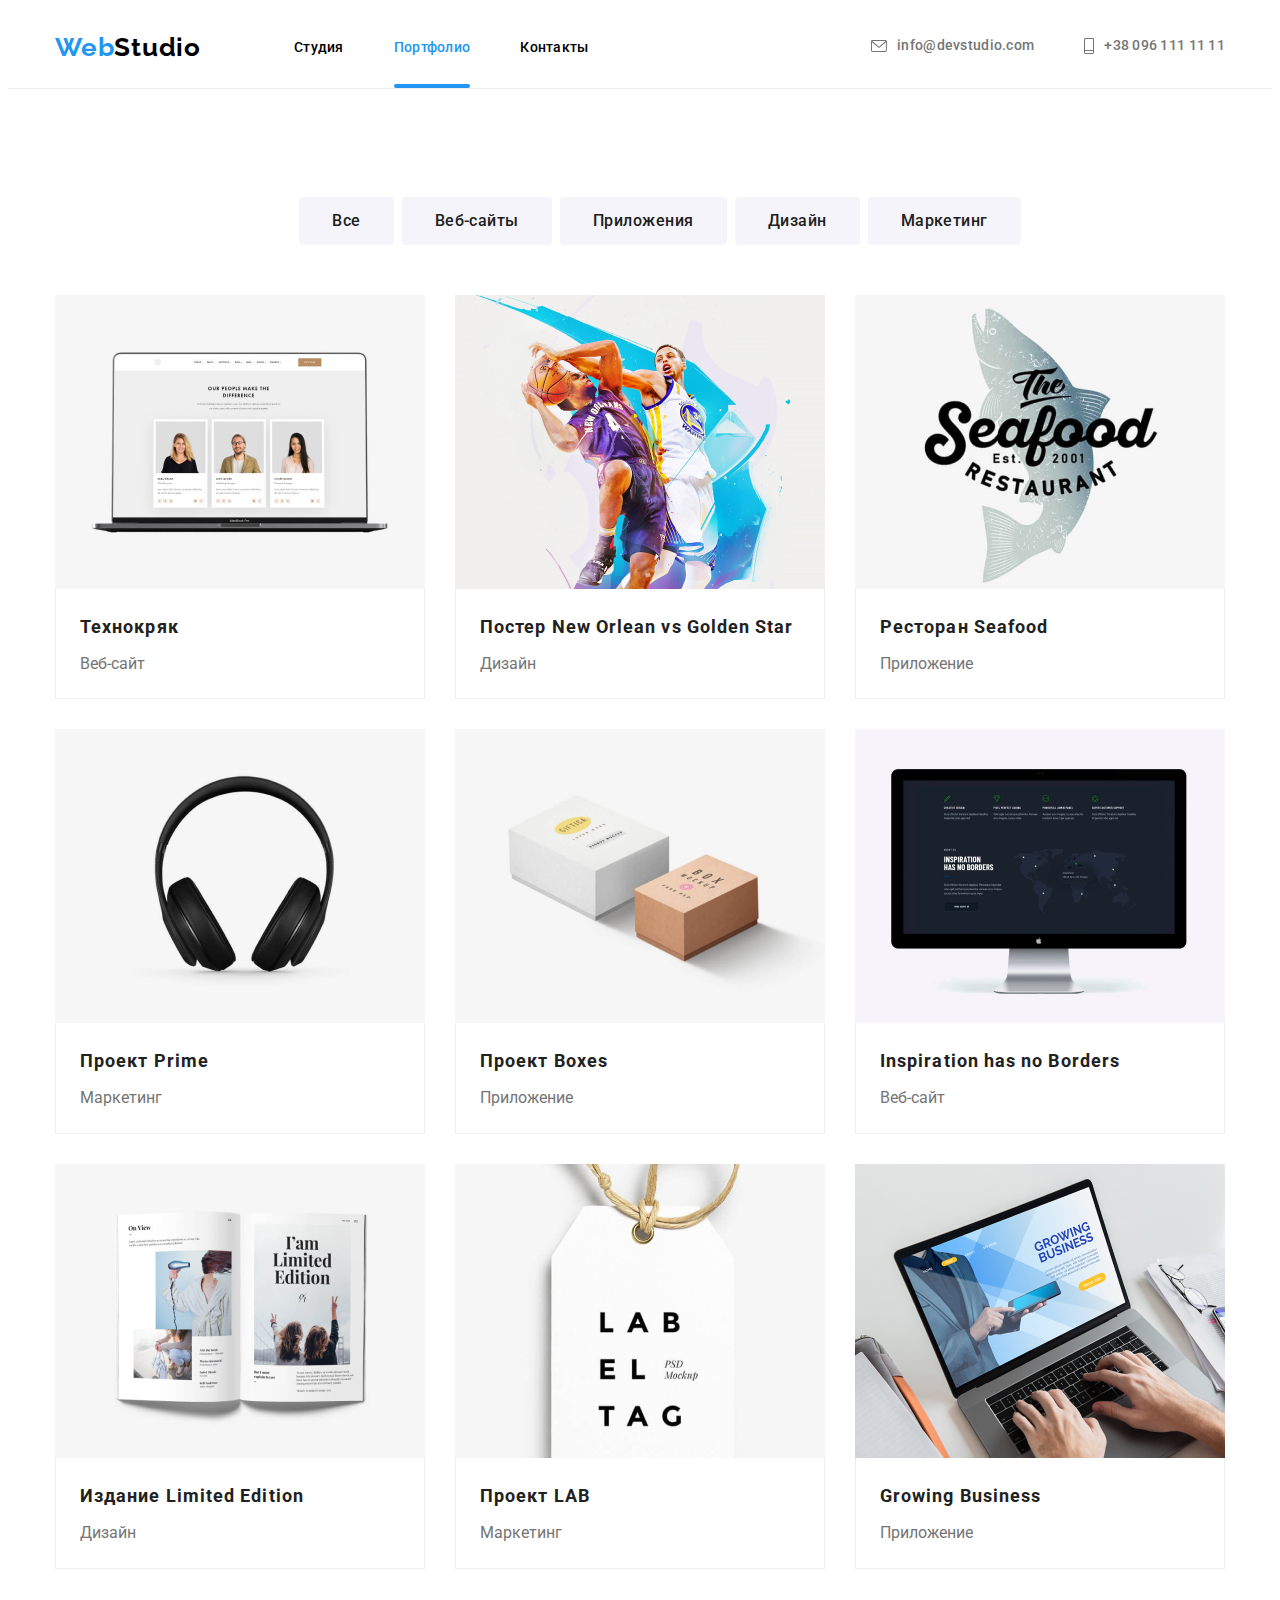
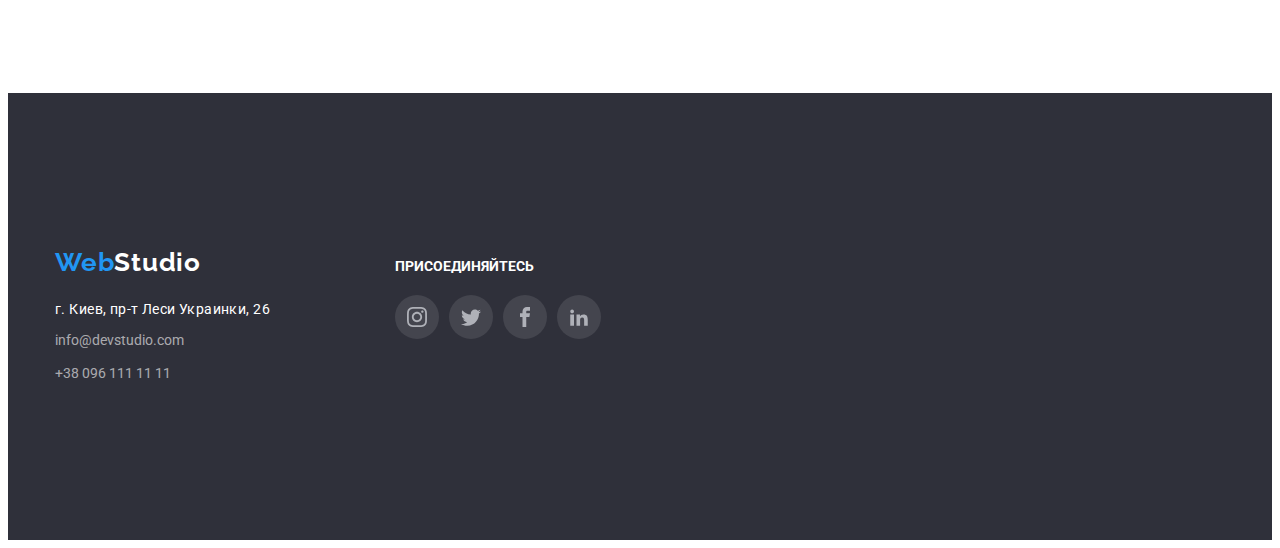
==== portfolio.html @ ccfc5a02 "дз №6" ====
<!DOCTYPE html>
<html lang="ru">
  <head>
    <meta charset="UTF-8" />
    <meta name="viewport" content="width=device-width, initial-scale=1.0" />
    <title>Document</title>
    <link
      href="https://fonts.googleapis.com/css2?family=Raleway:wght@700&family=Roboto:wght@400;500;700;900&display=swap"
      rel="stylesheet"
    />
    <link rel="stylesheet" href="css/styles.css" />
  </head>

  <body>
    <!--Шапка сайта-->
    <header class="page-header">
      <div class="container flexbox">
        <nav class="main-nav">
          <a href="./index.html" class="logo"
            ><span class="logo-header">Web</span>Studio</a
          >

          <ul class="site-nav list">
            <li class="item">
              <a href="./index.html" class="link">Студия</a>
            </li>
            <li class="item">
              <a href="./portfolio.html" class="link current">Портфолио</a>
            </li>
            <li class="item"><a href="" class="link">Контакты</a></li>
          </ul>
        </nav>

        <ul class="site-info list">
          <li class="item">
            <a href="mailto:info@devstudio.com" class="link post">
              <svg class="icon-e-mail">
                <use href="./css/svg-icons/symbol-defs.svg#icon-post"></use>
              </svg>
              info@devstudio.com
            </a>
          </li>
          <li class="item">
            <a href="tel:+38-096-111-11-11" class="link telephon">
              <svg class="tel-number">
                <use href="./css/svg-icons/symbol-defs.svg#icon-telefon"></use>
              </svg>
              +38 096 111 11 11
            </a>
          </li>
        </ul>
      </div>
    </header>

    <!--Портфолио-->
    <section class="section">
      <div class="container">
        <h1 class="section-title hidden">Фильтр портфолио</h1>

        <!-- Кнопки -->

        <ul class="section buttoms">
          <h2 class="section-title hidden">Виды работ</h2>
          <ul class="list portfolio-nav">
            <li class="item">
              <button type="button" class="button link">Все</button>
            </li>
            <li class="item">
              <button type="button" class="button link">Веб-сайты</button>
            </li>
            <li class="item">
              <button type="button" class="button link">Приложения</button>
            </li>
            <li class="item">
              <button type="button" class="button link">Дизайн</button>
            </li>
            <li class="item">
              <button type="button" class="button link">Маркетинг</button>
            </li>
          </ul>
        </ul>

        <!-- Portfolio -->
        <h2 class="section-title hidden">Портфолио</h2>

        <ul class="list flexbox portfol">
          <li class="item">
            <article class="portfolio-description">
              <a class="link text portfolio-hover" href="">
                <div class="product-thumb">
                  <img
                    src="./images/technocrack.jpg"
                    alt="Изображение сайта"
                    width="370"
                  />
                  <div class="description">
                    <p class="overlay-text">
                      Технокряк это современная площадка распространения
                      коронавируса. Компании используют эту платформу для
                      цифрового шпионажа и атак на защищённые сервера
                      конкурентов.
                    </p>
                  </div>
                </div>

                <div class="card-content">
                  <h3 class="section-links">Технокряк</h3>
                  <p class="text">Веб-сайт</p>
                </div>
              </a>
            </article>
          </li>

          <li class="item">
            <article class="portfolio-description">
              <a class="link text portfolio-hover" href="">
                <div class="product-thumb">
                  <img
                    src="./images/PosterNewOrlean.jpg"
                    alt="Игроки в баскетбол"
                    width="370"
                  />
                  <div class="description">
                    <p class="overlay-text">
                      Технокряк это современная площадка распространения
                      коронавируса. Компании используют эту платформу для
                      цифрового шпионажа и атак на защищённые сервера
                      конкурентов.
                    </p>
                  </div>
                </div>
                <div class="card-content">
                  <h3 class="section-links">
                    Постер New Orlean vs Golden Star
                  </h3>
                  <p class="text">Дизайн</p>
                </div>
              </a>
            </article>
          </li>

          <li class="item">
            <article class="portfolio-description">
              <a class="link text portfolio-hover" href="">
                <div class="product-thumb">
                  <img
                    src="./images/RestoranSeaFood.jpg"
                    alt="Логотип ресторана"
                    width="370"
                  />
                  <div class="description">
                    <p class="overlay-text">
                      Технокряк это современная площадка распространения
                      коронавируса. Компании используют эту платформу для
                      цифрового шпионажа и атак на защищённые сервера
                      конкурентов.
                    </p>
                  </div>
                </div>
                <div class="card-content">
                  <h3 class="section-links">Ресторан Seafood</h3>
                  <p class="text">Приложение</p>
                </div>
              </a>
            </article>
          </li>

          <li class="item">
            <article class="portfolio-description">
              <a class="link text portfolio-hover" href="">
                <div class="product-thumb">
                  <img
                    src="./images/ProjectPrime.jpg"
                    alt="Наушники"
                    width="370"
                  />
                  <div class="description">
                    <p class="overlay-text">
                      Технокряк это современная площадка распространения
                      коронавируса. Компании используют эту платформу для
                      цифрового шпионажа и атак на защищённые сервера
                      конкурентов.
                    </p>
                  </div>
                </div>
                <div class="card-content">
                  <h3 class="section-links">Проект Prime</h3>
                  <p class="text">Маркетинг</p>
                </div>
              </a>
            </article>
          </li>

          <li class="item">
            <article class="portfolio-description">
              <a class="link text portfolio-hover" href="">
                <div class="product-thumb">
                  <img
                    src="./images/ProjectBoxes.jpg"
                    alt="Коробки"
                    width="370"
                  />
                  <div class="description">
                    <p class="overlay-text">
                      Технокряк это современная площадка распространения
                      коронавируса. Компании используют эту платформу для
                      цифрового шпионажа и атак на защищённые сервера
                      конкурентов.
                    </p>
                  </div>
                </div>
                <div class="card-content">
                  <h3 class="section-links">Проект Boxes</h3>
                  <p class="text">Приложение</p>
                </div>
              </a>
            </article>
          </li>

          <li class="item">
            <article class="portfolio-description">
              <a class="link text portfolio-hover" href="">
                <div class="product-thumb">
                  <img
                    src="./images/IspirationHasNoBorders.jpg"
                    alt="Монитор"
                    width="370"
                  />
                  <div class="description">
                    <p class="overlay-text">
                      Технокряк это современная площадка распространения
                      коронавируса. Компании используют эту платформу для
                      цифрового шпионажа и атак на защищённые сервера
                      конкурентов.
                    </p>
                  </div>
                </div>
                <div class="card-content">
                  <h3 class="section-links">Inspiration has no Borders</h3>
                  <p class="text">Веб-сайт</p>
                </div>
              </a>
            </article>
          </li>

          <li class="item">
            <article class="portfolio-description">
              <a class="link text portfolio-hover" href="">
                <div class="product-thumb">
                  <img
                    src="./images/LimitedEdition.jpg"
                    alt="Журнал"
                    width="370"
                  />
                  <div class="description">
                    <p class="overlay-text">
                      Технокряк это современная площадка распространения
                      коронавируса. Компании используют эту платформу для
                      цифрового шпионажа и атак на защищённые сервера
                      конкурентов.
                    </p>
                  </div>
                </div>
                <div class="card-content">
                  <h3 class="section-links">Издание Limited Edition</h3>
                  <p class="text">Дизайн</p>
                </div>
              </a>
            </article>
          </li>

          <li class="item">
            <article class="portfolio-description">
              <a class="link text portfolio-hover" href="">
                <div class="product-thumb">
                  <img src="./images/ProjectLAB.jpg" alt="Ярлык" width="370" />
                  <div class="description">
                    <p class="overlay-text">
                      Технокряк это современная площадка распространения
                      коронавируса. Компании используют эту платформу для
                      цифрового шпионажа и атак на защищённые сервера
                      конкурентов.
                    </p>
                  </div>
                </div>
                <div class="card-content">
                  <h3 class="section-links">Проект LAB</h3>
                  <p class="text">Маркетинг</p>
                </div>
              </a>
            </article>
          </li>

          <li class="item">
            <article class="portfolio-description">
              <a class="link text portfolio-hover" href="">
                <div class="product-thumb">
                  <img
                    src="./images/GrowingBusiness.jpg"
                    alt="Человек за ноутбуком"
                    width="370"
                  />
                  <div class="description">
                    <p class="overlay-text">
                      Технокряк это современная площадка распространения
                      коронавируса. Компании используют эту платформу для
                      цифрового шпионажа и атак на защищённые сервера
                      конкурентов.
                    </p>
                  </div>
                </div>
                <div class="card-content">
                  <h3 class="section-links">Growing Business</h3>
                  <p class="text">Приложение</p>
                </div>
              </a>
            </article>
          </li>
        </ul>
      </div>
    </section>

    <!-- Футер -->
    <footer class="page-footer">
      <div class="section footer">
        <div class="container flexbox">
          <div class="footer-info">
            <a class="link footer-logo" href="./index.html"
              ><span class="logo-header">Web</span>Studio</a
            >
            <h2 class="section-title hidden">External links</h2>
            <address class="footer-address">
              <p class="text adres">г. Киев, пр-т Леси Украинки, 26</p>

              <ul class="adres-nav list">
                <li class="item">
                  <a href="info@devstudio.com" class="link"
                    >info@devstudio.com</a
                  >
                </li>
                <li class="item">
                  <a href="tel:+38-096-111-11-11" class="link"
                    >+38 096 111 11 11</a
                  >
                </li>
              </ul>
            </address>
          </div>

          <div class="footer-social">
            <strong class="text">присоединяйтесь</strong>
            <ul class="list flexbox social-list">
              <li class="item">
                <a href="" class="link" aria-label="instagram">
                  <svg class="icon">
                    <use
                      href="./css/social-svg/symbol-defs.svg#icon-instagram"
                    ></use>
                  </svg>
                </a>
              </li>

              <li class="item">
                <a href="" class="link" aria-label="instagram">
                  <svg class="icon">
                    <use
                      href="./css/social-svg/symbol-defs.svg#icon-twitter"
                    ></use>
                  </svg>
                </a>
              </li>

              <li class="item">
                <a href="" class="link" aria-label="instagram">
                  <svg class="icon">
                    <use
                      href="./css/social-svg/symbol-defs.svg#icon-facebook"
                    ></use>
                  </svg>
                </a>
              </li>
              <li class="item">
                <a href="" class="link" aria-label="instagram">
                  <svg class="icon">
                    <use
                      href="./css/social-svg/symbol-defs.svg#icon-linkedin2"
                    ></use>
                  </svg>
                </a>
              </li>
            </ul>
          </div>
        </div>
      </div>
    </footer>
  </body>
</html>
---- css/styles.css ----
:root {
  --primary-text-color: #757575;
  --title-text-color: #000000;
  --accent-color: #2196f3;
  --main-title-text-color: #ffffff;
  --button-color-secondary: #212121;
  --button-bg-color: #f5f4fa;
  --footer-bg-color: #2f303a;
  --client-logo: #afb1b8;
  --border-color: #eeccee;
  --timing-function: cubic-bezier(0.4, 0, 0.2, 1);
}

body {
  color: var(--primary-text-color);
  background-color: var(--main-title-text-color);

  font-family: Roboto, sans-serif;
  font-size: 14px;
  line-height: 1.71;
}

ul {
  list-style: none;
}

*,
::after,
::before {
  box-sizing: border-box;
}

/* цвет основного текста #000 */

/* вторичный цвет текста #757575 */

/* белый #FFFFFF  */

/* акцент #2196F3 */

/* вторичный цвет фона #F5F4FA */

.container {
  margin-left: auto;
  margin-right: auto;
  width: 1200px;
  /* outline: 2px solid tomato; */
  padding-left: 15px;
  padding-right: 15px;
}

/* .container .main-nav {
  padding-top: 24px;
  padding-bottom: 25px;
} */
.flexbox {
  display: flex;
}
/* Page header */

.page-header {
  background-color: #fff;
  font-weight: 500;
  line-height: 1.14;
  letter-spacing: 0.02em;
  border-bottom: 1px solid #ececec;
}

.page-header .flexbox {
  justify-content: flex-end;
  align-items: center;
}

/* Main nav */

.main-nav {
  display: flex;
  align-items: center;
  margin-right: auto;
}

/* Logo */

.logo {
  color: var(--title-text-color);
  font-family: Raleway, cursive;

  font-weight: 700;
  font-size: 26px;
  line-height: 1.2;
  letter-spacing: 0.03em;
  text-decoration: none;
}
.logo-header {
  color: var(--accent-color);
}

.logo {
  margin-right: 93px;
}

button {
  font-family: inherit;
}
/* навигация по сайту */

.site-nav {
  display: flex;
}

.main-nav {
  display: flex;
}

.site-nav .link {
  color: var(--title-text-color);

  font-style: 400;
  font-weight: 500;
  font-size: 14px;
  line-height: 1.14;
  letter-spacing: 0.02em;
  text-decoration: none;

  display: block;
  padding-top: 32px;
  padding-bottom: 32px;

  position: relative;
}

.site-info .link {
  color: var(--primary-text-color);
  text-decoration: none;
}

.site-nav {
  display: flex;
}

.site-nav .item {
  margin-right: 50px;
}

.site-nav .item:last-child {
  margin-right: 0px;
}

/* Подстветка текущей страницы */
.site-nav .link.current {
  color: var(--accent-color);
}

.site-info .list {
  padding: 0;
  margin: 0;
  list-style: none;
}

.site-info {
  display: flex;
}

.site-info .item {
  margin-right: 50px;
}

.site-info .item:last-child {
  margin-left: 0px;
  margin-right: 0;
}
/* Hero */

.hero {
  text-align: center;
  display: flex;
  flex-direction: column;
  align-items: center;
  justify-content: center;

  /* background-color: var(--footer-bg-color); */

  text-transform: uppercase;
}

.hero-bg .hero {
  background-image: linear-gradient(
      to right,
      rgba(47, 48, 58, 0.4),
      rgba(47, 48, 58, 0.4)
    ),
    url(../css/css-images/Img-hover.jpg);
  background-repeat: no-repeat;
  background-position: center;
  height: 600px;
  max-width: 1600px;
  margin-right: auto;
  margin-left: auto;
}

.hero-title {
  color: var(--main-title-text-color);

  font-style: 400;
  font-weight: 900;
  font-size: 44px;
  line-height: 1.36;
  text-align: center;
  letter-spacing: 0.06em;

  margin-top: 0;
  margin-bottom: 30px;
}

/* Section */

/* подсветка синим при наведении */
.site-nav .link:hover,
.site-nav .link:focus,
.site-info .link:hover,
.site-info .link:focus,
.adres-nav .link:hover,
.adres-nav .link:focus {
  color: var(--accent-color);
}

.team {
  padding-top: 93px;
  padding-bottom: 94px;
}

.section-title {
  color: var(--title-text-color);

  font-weight: 700;
  font-size: 36px;
  line-height: 1.17;
  text-align: center;
  letter-spacing: 0.03em;

  margin-bottom: 50px;
  margin-top: 0;
}

.section-links {
  color: var(--title-text-color);

  font-weight: 700;
  font-size: 18px;
  line-height: 2;
  letter-spacing: 0.06em;
}

img {
  display: block;
  max-width: 100%;
  height: auto;
}

.work {
  font-style: normal;
  font-weight: normal;
  font-size: 16px;
  line-height: 1.88;
  letter-spacing: 0.03em;

  /* padding-top: 93px; */
  /* padding-bottom: 94px; */
}

.content-box .work-photo {
  flex-basis: calc((100% - 3 * 30px) / 3);
  margin-right: 30px;
}

.our-work {
  margin-bottom: 50px;
}
.content-box .work-photo:not(:last-child) {
  margin-right: 30px;
}
/* Features */

.feature-list .title {
  color: var(--title-text-color);

  font-weight: 700;
  font-size: 14px;
  line-height: 1.14;
  letter-spacing: 0.03em;

  /* margin-top: 0;
  margin-bottom: 10; */
}

.feature-list .link {
  color: var(--primary-text-color);
}

.feature-list .text {
  font-size: 14px;
  line-height: 1.7;
  letter-spacing: 0.03em;
}

.section.feature {
  padding-top: 94px;
  padding-bottom: 0;
}

.feature-list .item {
  flex-basis: calc((100% - 3 * 30px) / 4);
}

.feature-list .title {
  margin-top: 30px;
  margin-bottom: 10px;
}

.feature-list .item:not(:last-child) {
  margin-right: 30px;
}

/* Кнопка */

.button {
  color: var(--main-title-text-color);
  background-color: var(--accent-color);

  font-weight: 700;
  font-size: 16px;
  line-height: 1.8;
  text-align: center;
  letter-spacing: 0.06em;
  text-decoration: none;

  border-radius: 4px;
  padding: 10px 32px;
  min-width: 200;
  border: 1px solid transparent;
}

/* Кнопки на странице Портфолио */
.button.link {
  color: var(--button-color-secondary);
  background-color: var(--button-bg-color);

  font-weight: 500;
  font-size: 16px;
  line-height: 1.6;
  text-align: center;
  letter-spacing: 0.03em;
  cursor: pointer;
}

/* Наша команда */

.section.team {
  text-align: center;
}

.team {
  background-color: var(--button-bg-color);
}

.button.link:hover,
.button.link:focus {
  color: var(--main-title-text-color);
  background-color: var(--accent-color);
}

/* Фуутер */

.footer-contacts .link {
  display: inline-block;
  margin-top: 9px;
  color: rgba(255, 255, 255, 0.6);
}

.page-footer {
  background-color: var(--footer-bg-color);
  padding-top: 60px;
  padding-bottom: 60px;
}

.page-footer .flexbox {
  align-items: baseline;
}

.footer-logo {
  color: var(--main-title-text-color);
  font-family: Raleway, cursive;
  font-weight: 700;
  font-size: 26px;
  line-height: 1.2;
  letter-spacing: 0.03em;
  text-decoration: none;
}

.logo-header {
  color: var(--accent-color);
}

.footer-address .adres {
  color: var(--main-title-text-color);
  font-weight: normal;
  font-size: 14px;
  line-height: 21px;
  letter-spacing: 0.03em;
  font-style: normal;
}

.adres-nav .link {
  color: rgba(255, 255, 255, 0.6);
  text-decoration: none;
  font-style: normal;
}

.hidden {
  display: none;
}

.footer-address {
  margin-top: 20px;
  font-style: normal;
}

.footer-info {
  width: 270px;
  margin-right: 70px;
}

.footer-address .link {
  display: inline-block;
  margin-top: 9px;
}

.footer-address .text {
  margin: 0;
}

.footer-address .adres {
  margin: 0;
}
/* Portfolio */

.portfolio-nav {
  display: flex;
  justify-content: center;
  margin-bottom: 50px;
}

.buttoms {
  margin-bottom: 50px;
}

.section.buttoms {
  padding-top: 0;
  padding-bottom: 0;
}

.portfol {
  display: flex;
  flex-wrap: wrap;
}

.portfol-link {
  padding: 0;
  margin: 0;
  list-style: none;
}

.portfol .item {
  flex-basis: calc((100% - 2 * 30px) / 3);
  margin-right: 30px;
  margin-bottom: 30px;
}

.card-content {
  padding: 20px 24px;
  border-right: 1px solid #eeeeee;
  border-bottom: 1px solid #eeeeee;
  border-left: 1px solid #eeeeee;
}

.section {
  padding-top: 94px;
  padding-bottom: 94px;
}

.portfol .item:nth-child(3n) {
  margin-right: 0;
}

.list {
  padding: 0;
  margin: 0;
  list-style: none;
}

.portfolio-nav .item:not(:last-child) {
  margin-right: 8px;
}

.portfol .text {
  margin: 0;
  color: var(--second-text-color);
  font-size: 16px;
  line-height: 1.87;
}

.portfol .section-links {
  margin-top: 0;
  margin-bottom: 4px;
  color: var(--button-color-secondary);
  font-size: 18px;
  line-height: 2;
  letter-spacing: 0.06em;
}

/* Оформительный контент */
.item.description::before {
  display: block;
  content: "";
  height: 120px;
  background-size: 70px;
  background-repeat: no-repeat;
  background-position: center;
  background-color: var(--button-bg-color);
}

.icon-antenna::before {
  background-image: url(../css/svg-icons/antenna.svg);
}

.icon-clock::before {
  background-image: url(../css/svg-icons/clock.svg);
}

.icon-diagram::before {
  background-image: url(../css/svg-icons/diagram.svg);
}

.icon-astronaut::before {
  background-image: url(../css/svg-icons/astronaut.svg);
}

.post {
  display: inline-flex;
  align-items: center;
}
.icon-e-mail {
  width: 16px;
  height: 12px;
  fill: var(--primary-text-color);
  margin-right: 10px;
}

.site-info .post:hover .icon-e-mail {
  fill: var(--accent-color);
}

.telephon {
  display: inline-flex;
  align-items: center;
}

.tel-number {
  width: 10px;
  height: 16px;
  fill: var(--primary-text-color);
  margin-right: 10px;
}

.site-info .telephon:hover .tel-number {
  fill: var(--accent-color);
}

/* Наши клиенты */

.clients-list .link {
  display: flex;
  justify-content: center;
  align-items: center;
  height: 90px;
  border: 1px solid #afb1b8;
  border-radius: 4px;
}

.clients-list .link:hover,
.clients-list .link:focus {
  border-color: var(--accent-color);
}

.icon {
  --color1: var(--client-logo);
}

.icon:hover {
  --color2: var(--accent-color);
  --color1: var(--accent-color);
}

.feature-list .item:not(:last-child),
.examples-list .item:not(:last-child),
.team .item:not(:last-child),
.clients-list .item:not(:last-child) {
  margin-right: 30px;
}

.clients-list .item {
  flex-basis: calc((100% - 5 * 30px) / 6);
}

/* социальные сети */

.feature-list-workers > .item {
  flex-basis: calc((100% - 3 * 30px) / 4);
  border-radius: 0px 0px 4px 4px;
  box-shadow: 0px 1px 3px rgba(0, 0, 0, 0.12), 0px 1px 1px rgba(0, 0, 0, 0.14),
    0px 2px 1px rgba(0, 0, 0, 0.2);
  background-color: var(--main-bg-color);
}

.feature-list-workers .title {
  margin-top: 30px;
  margin-bottom: 10px;
  font-weight: 500;
  font-size: 16px;
  line-height: 1.19;
  color: var(--button-color-secondary);
}

.feature-list-workers .text {
  margin-top: 0;
  margin-bottom: 16px;
  color: var(--second-text-color);
  font-size: 16px;
  line-height: 1.19;
}

.social-list .link {
  display: flex;
  justify-content: center;
  align-items: center;
  width: 44px;
  height: 44px;
  border-radius: 50%;
}

.social-list .icon {
  width: 20px;
  height: 20px;
  fill: #afb1b8;
  transition: fill 250ms var(--timing-function);
}

/* .link .icons {
  fill: var(--client-logo);
  transition: background-color 250ms var(--timing-function);
} */

.social-list .link:hover .icon {
  fill: var(--main-title-text-color);
}

.social-list .link:hover {
  background-color: var(--accent-color);
}

.social-list .item:not(:last-child) {
  margin-right: 10px;
}

.feature-list-workers .social-list {
  margin-bottom: 30px;
  justify-content: center;
}

/* footer social */

.footer-social .text {
  display: block;
  margin-bottom: 20px;
  line-height: 1.14;
  text-transform: uppercase;
  color: var(--main-title-text-color);
}

.footer-social .link {
  background-color: rgba(255, 255, 255, 0.1);
  transition-timing-function: cubic-bezier(0.4, 0, 0.2, 1);
}

.link {
  text-decoration: none;
  transition-duration: 250ms;
  /* transition-property: background-color; */
}

.portfol .item:hover {
  box-shadow: 0px 1px 1px rgba(0, 0, 0, 0.12), 0px 4px 4px rgba(0, 0, 0, 0.06),
    1px 4px 6px rgba(0, 0, 0, 0.16);
}

.adres-nav .link:hover {
  fill: var(--accent-color);
}

/*  Позиционирование студия*/

.work-actions {
  font-family: Roboto;
  font-style: normal;
  font-weight: bold;
  font-size: 14px;
  line-height: 16px;
  text-align: center;
  letter-spacing: 0.03em;
  text-transform: uppercase;

  color: #ffffff;
  position: absolute;
  width: 370px;
  padding: 27px;

  background-image: linear-gradient(
    to right,
    rgba(47, 48, 58, 0.8),
    rgba(47, 48, 58, 0.8)
  );
}

.work-style {
  margin: 0;
}

.product {
  position: relative;
  width: 370px;
}

.work-actions {
  position: absolute;
  right: 0;
  bottom: 0;
}

.product-thumb {
  position: relative;
  overflow: hidden;
}

/* Portfolio */

.description {
  position: absolute;
  top: 0;
  left: 0;
  font-size: 18px;
  line-height: 28px;
  letter-spacing: 0.03em;
  color: #ffffff;
  width: 100%;
  height: 100%;
  background-color: rgba(33, 150, 243, 0.9);
  padding-top: 63px;
  padding-bottom: 63px;
  padding-left: 24px;
  padding-right: 24px;
  opacity: 0;

  transform: translateY(100%);
  transition: transform 250ms var(--timing-function);
}

.portfol .link:hover .description,
.portfol .link:focus .description {
  transform: translateY(0);
}

.portfolio-hover:hover .description {
  opacity: 1;
  transition: 250ms;
}

.portfolio-hover .product-thumb::before {
  position: absolute;
  content: "";

  opacity: 0;
}

/* модальное окно */

.backdrop {
  position: fixed;
  top: 0;
  left: 0;
  width: 100%;
  height: 100%;
  background-color: rgba(0, 0, 0, 0.2);
  transition: opacity 0.25s cubic-bezier(0.4, 0, 0.2, 1);
}

.modal {
  position: absolute;
  top: 50%;
  left: 50%;
  transform: translate(-50%, -50%);

  min-height: 528px;
  min-width: 581px;
  background-color: #ffffff;
  box-shadow: 0px 1px 3px rgba(0, 0, 0, 0.12), 0px 1px 1px rgba(0, 0, 0, 0.14),
    0px 2px 1px rgba(0, 0, 0, 0.2);
  border-radius: 4px;

  transform: translate(-50%, -50%) scale(1);
  transition: transform 250ms var(--timing-function);
}

/* кнопка закрытия модального окна */
.modal .button {
  position: absolute;
  top: 8px;
  right: 8px;
  padding: 0;
  width: 30px;
  height: 30px;
  border: 1px solid rgba(0, 0, 0, 0.1);
  border-radius: 50%;
  background-color: var(--main-bg-color);
}

.backdrop.is-hidden {
  opacity: 0;
  pointer-events: none;
}

.description .overlay-text {
  margin: 0;
  font-size: 18px;
  line-height: 1.56;
  color: var(--main-title-text-color);
}

/* подчеркивание текущей страницы */
.site-nav .current::after {
  position: absolute;
  bottom: 0;
  left: 0;
  content: "";
  width: 100%;
  height: 4px;
  background-color: var(--accent-color);
  border-radius: 2px;
}

.site-nav .current:hover::before {
  display: block;
}
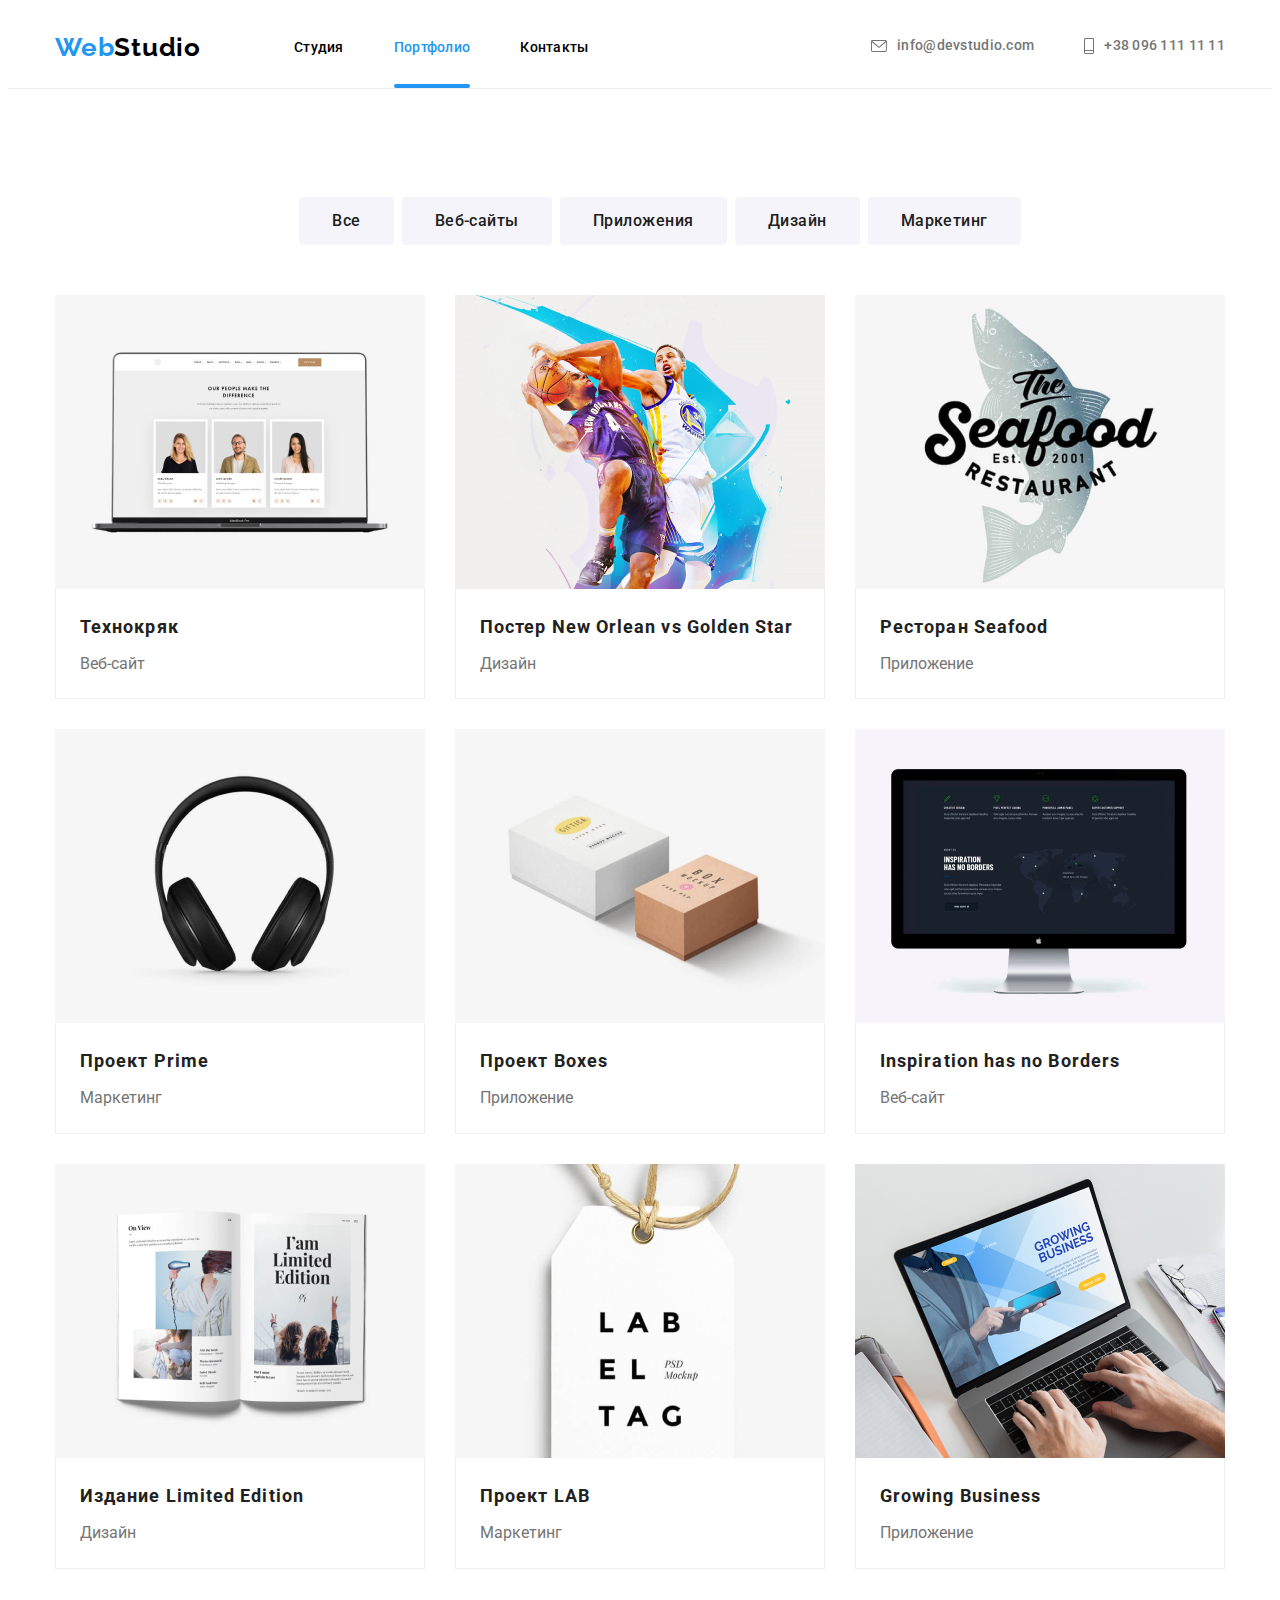
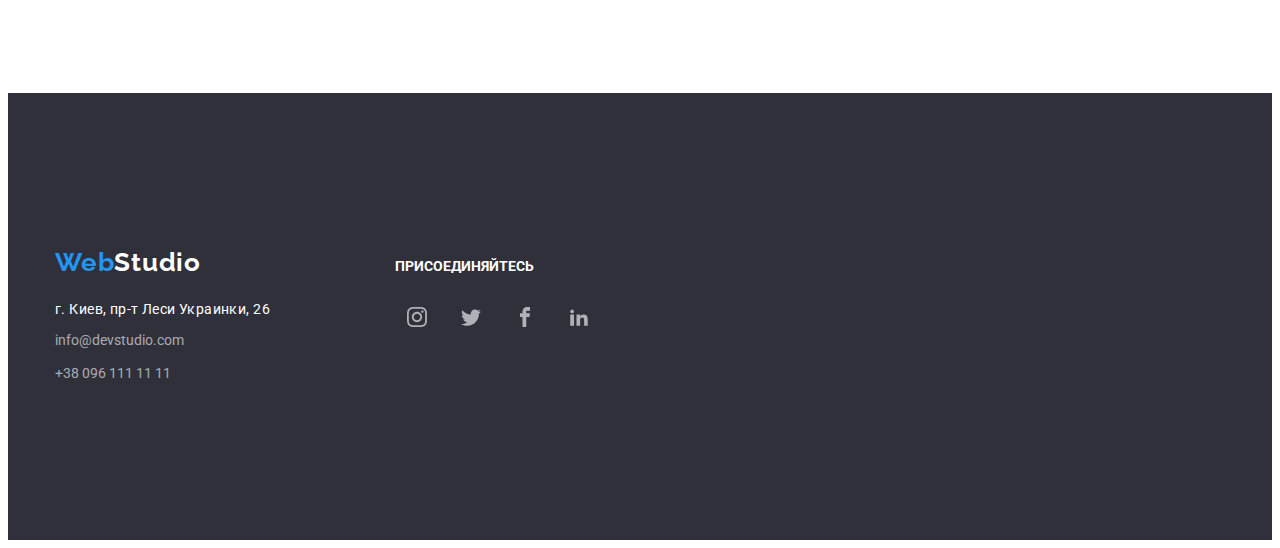
==== commit 69491573: "грамматика" ====
--- a/portfolio.html
+++ b/portfolio.html
@@ -60,8 +60,8 @@
         <!-- Кнопки -->
 
         <ul class="section buttoms">
-          <h2 class="section-title hidden">Виды работ</h2>
-          <ul class="list portfolio-nav">
+          <!-- <p class="section-title hidden">Виды работ</p> -->
+          <div class="list portfolio-nav">
             <li class="item">
               <button type="button" class="button link">Все</button>
             </li>
@@ -77,7 +77,7 @@
             <li class="item">
               <button type="button" class="button link">Маркетинг</button>
             </li>
-          </ul>
+          </div>
         </ul>
 
         <!-- Portfolio -->
--- a/css/styles.css
+++ b/css/styles.css
@@ -364,7 +364,9 @@
 }
 
 .button.link:hover,
-.button.link:focus {
+.button.link:focus,
+.button-modal.link:hover,
+.button-modal.link:focus {
   color: var(--main-title-text-color);
   background-color: var(--accent-color);
 }
@@ -373,7 +375,7 @@
 
 .footer-contacts .link {
   display: inline-block;
-  margin-top: 9px;
+  /* margin-top: 9px; */
   color: rgba(255, 255, 255, 0.6);
 }
 
@@ -416,6 +418,10 @@
   font-style: normal;
 }
 
+.adres-nav .item {
+  margin-top: 9px;
+}
+
 .hidden {
   display: none;
 }
@@ -432,7 +438,7 @@
 
 .footer-address .link {
   display: inline-block;
-  margin-top: 9px;
+  /* margin-top: 9px; */
 }
 
 .footer-address .text {
@@ -655,10 +661,10 @@
   transition: fill 250ms var(--timing-function);
 }
 
-/* .link .icons {
+.link .icons {
   fill: var(--client-logo);
   transition: background-color 250ms var(--timing-function);
-} */
+} 
 
 .social-list .link:hover .icon {
   fill: var(--main-title-text-color);
@@ -687,10 +693,66 @@
   color: var(--main-title-text-color);
 }
 
+.footer-social:not(:last-child) {
+  margin-right: 70px;
+}
+
+.footer-social {
+  width: 270px;
+    margin-right: 70px;
+}
+}
+
 .footer-social .link {
   background-color: rgba(255, 255, 255, 0.1);
   transition-timing-function: cubic-bezier(0.4, 0, 0.2, 1);
 }
+
+.form-input {
+        width: 448px;
+    height: 40px;
+    border: 1px solid rgba(33, 33, 33, 0.2);
+    box-sizing: border-box;
+    border-radius: 4px;
+    margin-bottom: 14px;
+    padding-left: 42px;
+    outline: none;
+}
+
+.form-label {
+        margin-bottom: 4px;
+    font-family: Roboto;
+    font-style: normal;
+    font-weight: normal;
+    font-size: 12px;
+    /* line-height: 14px; */
+    letter-spacing: 0.01em;
+    color: #757575;
+}
+
+
+
+.sign-in-button {
+    height: 50px;
+    width: 200px;
+    display: flex;
+    align-items: center;
+    text-align: center;
+    font-family: Roboto;
+    font-style: normal;
+    font-weight: bold;
+    font-size: 16px;
+    line-height: 1.9;
+    letter-spacing: 0.06em;
+    color: #ffffff;
+    background-color: var(--accent-color);
+    padding-left: 29px;
+    box-shadow: 0px 4px 4px rgba(0, 0, 0, 0.15);
+    border-radius: 4px;
+    border: none;
+}
+
+
 
 .link {
   text-decoration: none;
@@ -860,3 +922,262 @@
 .site-nav .current:hover::before {
   display: block;
 }
+
+.modal .modal-top {
+  height: 23px;
+  left: 576px;
+  top: 261px;
+  font-family: Roboto;
+
+  font-family: Roboto;
+  font-style: normal;
+  font-weight: bold;
+  font-size: 20px;
+  line-height: 23px;
+
+  text-align: center;
+
+  color: #212121;
+
+  /* margin-left: 40px;
+  margin-right: 40px;
+  margin-top: 40px; */
+  margin-bottom: 12px;
+  margin-top: 40px;
+  margin-right: auto;
+}
+
+textarea {
+  resize: none;
+}
+
+.modal-form-textarea {
+    height: 120px;
+    border: 1px solid rgba(33, 33, 33, 0.2);
+    box-sizing: border-box;
+    border-radius: 4px;
+    resize: none;
+    margin-bottom: 20px;
+    padding: 12px 16px;
+}
+
+.form {
+  width: 448px;
+  margin-left: auto;
+  margin-right: auto;
+}
+
+.form-field {
+  outline: 1px solid #212121 20%;
+  margin-bottom: 10px;
+  display: flex;
+  flex-direction: column;
+  position: relative;
+}
+
+.form-field input {
+ margin: 0;
+  padding: 12px;
+  padding-left: 42px;
+  border: 1px solid rgba(33, 33, 33, 0.2);
+  box-sizing: border-box;
+  border-radius: 4px;
+}
+
+.form-field label {
+  margin-bottom: 4px;
+  
+}
+
+.form-field input::placeholder {
+  color: #757575 50%;
+}
+
+.form-field textarea {
+  border: 1px solid rgba(33, 33, 33, 0.2);
+  box-sizing: border-box;
+  border-radius: 4px;
+  padding: 16px;
+}
+
+.form-field .button {
+  display: flex;
+  box-shadow: 0px 4px 4px rgba(0, 0, 0, 0.15);
+
+}
+
+.form-button-icon {
+    height: 35px;
+    width: 35px;
+    padding-left: 10px;
+    fill: #ffffff;
+}
+
+/* стилизация checkbox */
+
+.check-box {
+    position: absolute;
+    background-image: url(../css/svg-icons/Vector3.svg);
+    background-image: url(../css/svg-icons/Vector3-1.svg);
+    width: 16px;
+    height: 15px;
+    left: 30px;
+}
+
+/* input[type="checkbox"] {
+  width: 16px;
+  height: 15px;
+} */
+
+.policy-style label {
+  font-size: 14px;
+  line-height: 24px;
+  letter-spacing: 0.03em;
+
+  color: #757575;
+
+  margin-left: 7px;
+}
+
+.policy-style {
+  display: flex;
+  align-items: center;
+  margin-bottom: 30px;
+}
+
+.check-box {
+  position: absolute;
+  background-image: url(../images/Vector.svg);
+  width: 16px;
+  height: 15px;
+  left: 30px;
+}
+
+.modal-link {
+  color: var(--accent-color);
+  border-bottom: 1px solid var(--accent-color);
+  display: inline-block;
+  line-height: 0.85;
+}
+
+/* оформление кнопки в модалке */
+.button-modal {
+  color: var(--main-title-text-color);
+  background-color: var(--accent-color);
+  font-weight: 700;
+  font-size: 16px;
+  line-height: 1.8;
+  text-align: center;
+  letter-spacing: 0.06em;
+  text-decoration: none;
+  border-radius: 4px;
+  padding: 10px 32px;
+  min-width: 200;
+  border: 1px solid transparent;
+  margin-bottom: 40px;
+}
+
+.modal .mod-but {
+  text-align: center;
+}
+
+/* иконки в модальном окне */
+.icon-modal {
+  position: absolute;
+  top: 29px;
+  left: 14px;
+  height: 18px;
+  width: 18px;
+  
+
+  display: inline-block;
+
+  transform: translateY(50%);
+}
+
+
+/* ховер форм */
+
+.form-input:focus + .icon-modal {
+  fill: var(--accent-color);
+}
+
+.form-input:focus {
+  border-color: var(--accent-color);
+}
+
+.modal-form-textarea:focus {
+  border-color: var(--accent-color);
+  }
+
+  /* футер подписка на рассылку */
+  .footer-sighning {
+    margin-top: 12px;
+    display: block;
+  }
+.subscription {
+  text-transform: uppercase;
+    color: var(--main-title-text-color);
+    margin-bottom: 20px;
+}
+
+
+.form-footer {
+    display: flex;
+    flex-direction: row;
+    justify-content: center;
+    align-items: baseline;
+}
+
+.form-label-footer {
+  margin-bottom: 4px;
+    font-family: Roboto;
+    font-style: normal;
+    font-weight: normal;
+    font-size: 12px;
+    line-height: 14px;
+    letter-spacing: 0.01em;
+    color: #757575;
+}
+
+.form-input-footer {
+  height: 48px;
+    width: 358px;
+    border: 1px solid rgba(255, 255, 255, 0.3);
+    border-radius: 4px;
+    padding: 0 20px;
+    background-color: transparent;
+    color: rgba(255, 255, 255, 0.6);
+}
+
+.sign-in-button {
+    height: 50px;
+    width: 200px;
+    display: flex;
+    align-items: center;
+    text-align: center;
+    font-family: Roboto;
+    font-style: normal;
+    font-weight: bold;
+    font-size: 16px;
+    line-height: 1.9;
+    letter-spacing: 0.06em;
+    color: #ffffff;
+    background-color: var(--accent-color);
+    padding-left: 29px;
+    box-shadow: 0px 4px 4px rgba(0, 0, 0, 0.15);
+    border-radius: 4px;
+    border: none;
+}
+
+.form-button-icon {
+    height: 35px;
+    width: 35px;
+    padding-left: 10px;
+    fill: var(--primary-white-color);
+}
+
+
+.form-window {
+    padding-right: 12px;
+}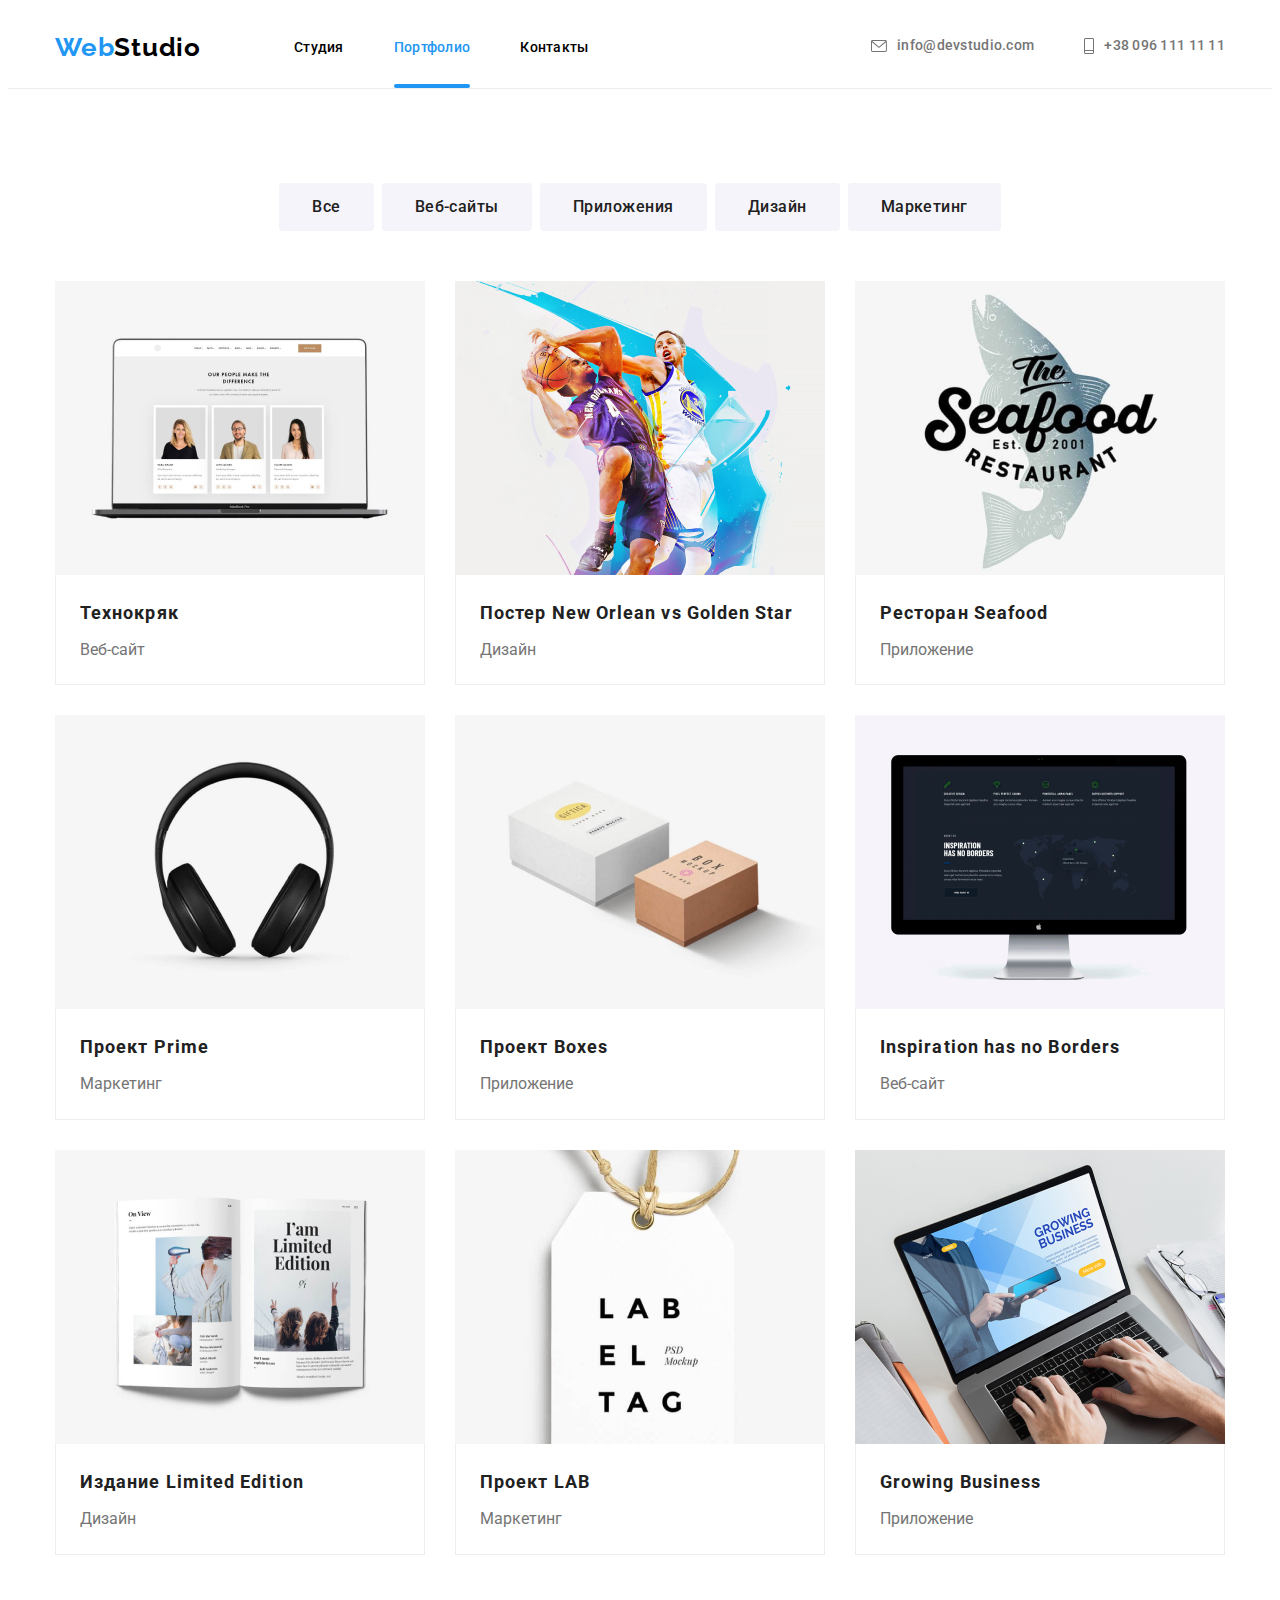
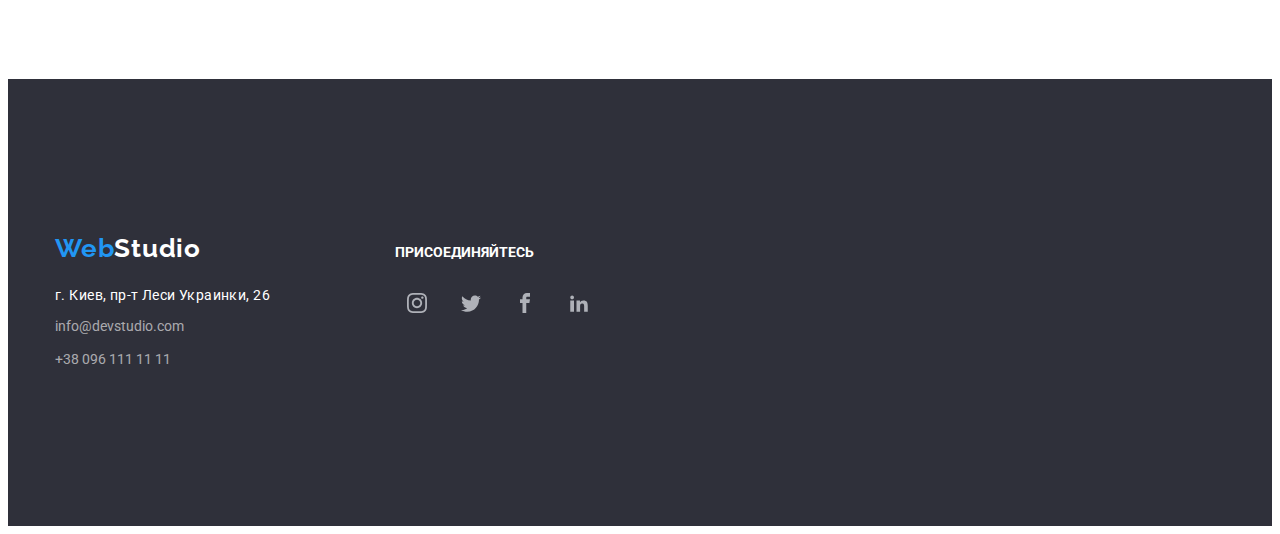
==== commit 038fe701: "грамматика" ====
--- a/portfolio.html
+++ b/portfolio.html
@@ -59,9 +59,9 @@
 
         <!-- Кнопки -->
 
-        <ul class="section buttoms">
+        <div class="section buttoms">
           <!-- <p class="section-title hidden">Виды работ</p> -->
-          <div class="list portfolio-nav">
+          <ul class="list portfolio-nav">
             <li class="item">
               <button type="button" class="button link">Все</button>
             </li>
@@ -77,8 +77,8 @@
             <li class="item">
               <button type="button" class="button link">Маркетинг</button>
             </li>
-          </div>
-        </ul>
+          </ul>
+        </div>
 
         <!-- Portfolio -->
         <h2 class="section-title hidden">Портфолио</h2>
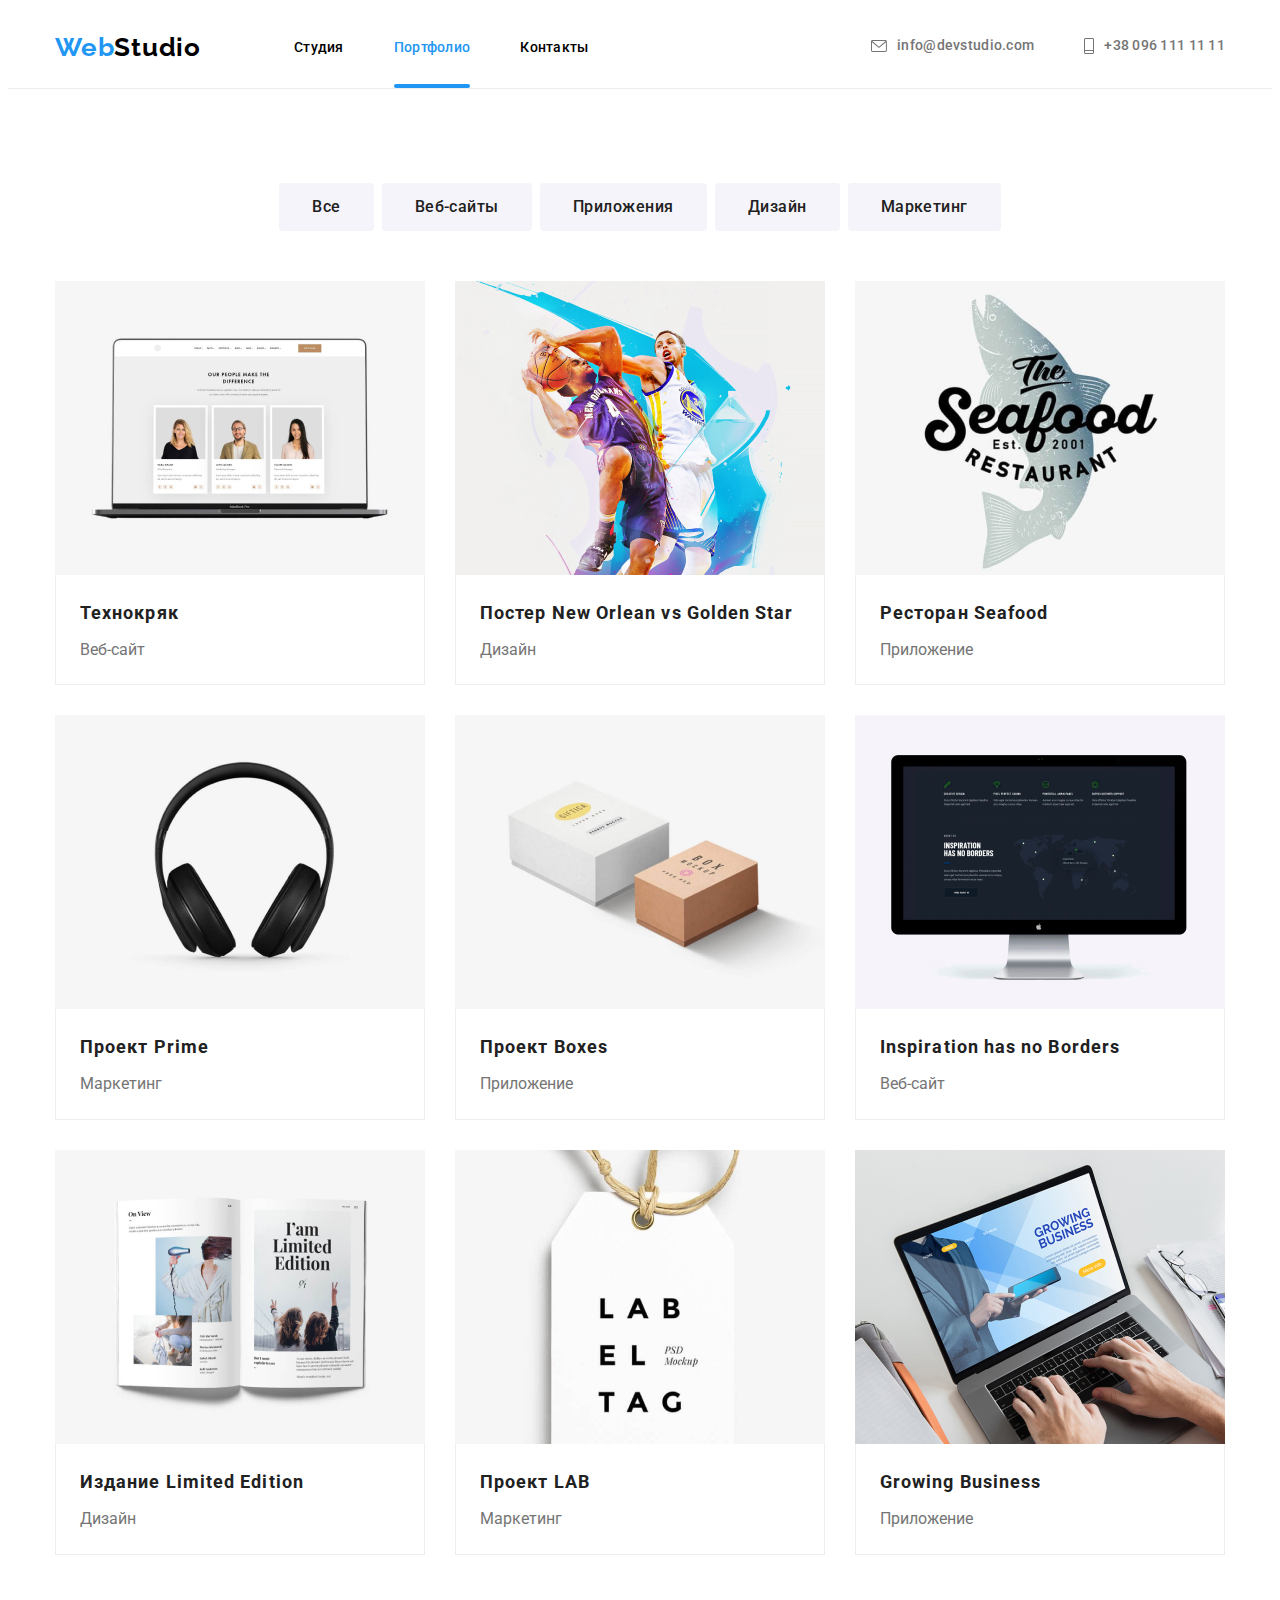
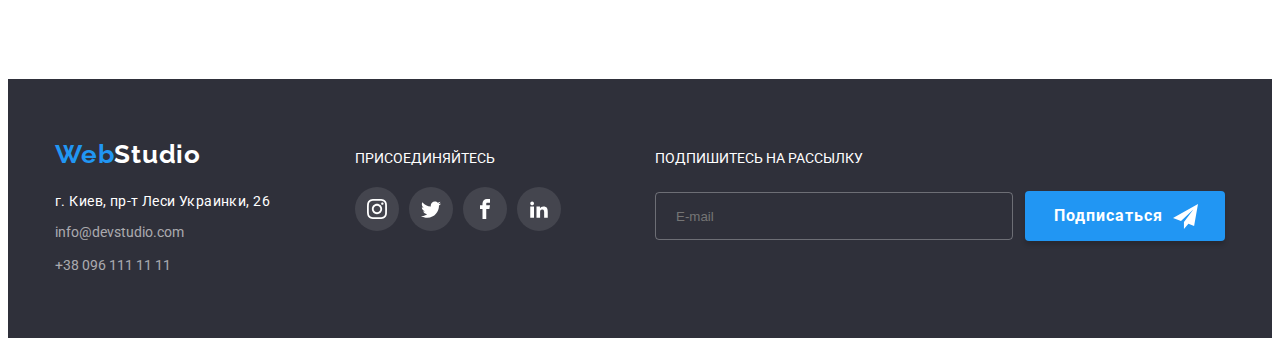
==== commit f1deb537: "футер отредактирован на обоих страницах" ====
--- a/portfolio.html
+++ b/portfolio.html
@@ -322,76 +322,170 @@
 
     <!-- Футер -->
     <footer class="page-footer">
-      <div class="section footer">
-        <div class="container flexbox">
-          <div class="footer-info">
-            <a class="link footer-logo" href="./index.html"
-              ><span class="logo-header">Web</span>Studio</a
-            >
-            <h2 class="section-title hidden">External links</h2>
-            <address class="footer-address">
-              <p class="text adres">г. Киев, пр-т Леси Украинки, 26</p>
-
-              <ul class="adres-nav list">
-                <li class="item">
-                  <a href="info@devstudio.com" class="link"
-                    >info@devstudio.com</a
-                  >
-                </li>
-                <li class="item">
-                  <a href="tel:+38-096-111-11-11" class="link"
-                    >+38 096 111 11 11</a
-                  >
-                </li>
-              </ul>
-            </address>
-          </div>
-
-          <div class="footer-social">
-            <strong class="text">присоединяйтесь</strong>
-            <ul class="list flexbox social-list">
+      <div class="container flexbox">
+        <div class="footer-info">
+          <a class="link footer-logo" href="./index.html"
+            ><span class="logo-header">Web</span>Studio</a
+          >
+
+          <address class="footer-address">
+            <p class="adres">г. Киев, пр-т Леси Украинки, 26</p>
+
+            <ul class="adres-nav list">
               <li class="item">
-                <a href="" class="link" aria-label="instagram">
-                  <svg class="icon">
-                    <use
-                      href="./css/social-svg/symbol-defs.svg#icon-instagram"
-                    ></use>
-                  </svg>
-                </a>
-              </li>
-
-              <li class="item">
-                <a href="" class="link" aria-label="instagram">
-                  <svg class="icon">
-                    <use
-                      href="./css/social-svg/symbol-defs.svg#icon-twitter"
-                    ></use>
-                  </svg>
-                </a>
-              </li>
-
-              <li class="item">
-                <a href="" class="link" aria-label="instagram">
-                  <svg class="icon">
-                    <use
-                      href="./css/social-svg/symbol-defs.svg#icon-facebook"
-                    ></use>
-                  </svg>
-                </a>
+                <a href="info@devstudio.com" class="link">info@devstudio.com</a>
               </li>
               <li class="item">
-                <a href="" class="link" aria-label="instagram">
-                  <svg class="icon">
-                    <use
-                      href="./css/social-svg/symbol-defs.svg#icon-linkedin2"
-                    ></use>
-                  </svg>
-                </a>
+                <a href="tel:+38-096-111-11-11" class="link"
+                  >+38 096 111 11 11</a
+                >
               </li>
             </ul>
+          </address>
+        </div>
+
+        <div class="footer-social">
+          <p class="text">присоединяйтесь</p>
+          <ul class="list flexbox social-list">
+            <li class="item">
+              <a href="" class="link" aria-label="instagram">
+                <svg class="icon">
+                  <use
+                    href="./css/social-svg/symbol-defs.svg#icon-instagram"
+                  ></use>
+                </svg>
+              </a>
+            </li>
+
+            <li class="item">
+              <a href="" class="link" aria-label="instagram">
+                <svg class="icon">
+                  <use
+                    href="./css/social-svg/symbol-defs.svg#icon-twitter"
+                  ></use>
+                </svg>
+              </a>
+            </li>
+
+            <li class="item">
+              <a href="" class="link" aria-label="instagram">
+                <svg class="icon">
+                  <use
+                    href="./css/social-svg/symbol-defs.svg#icon-facebook"
+                  ></use>
+                </svg>
+              </a>
+            </li>
+            <li class="item">
+              <a href="" class="link" aria-label="instagram">
+                <svg class="icon">
+                  <use
+                    href="./css/social-svg/symbol-defs.svg#icon-linkedin2"
+                  ></use>
+                </svg>
+              </a>
+            </li>
+          </ul>
+        </div>
+
+        <div class="footer-sighning">
+          <p class="text subscription">подпишитесь на рассылку</p>
+          <div class="form-footer">
+            <div class="form-window">
+              <label for="mail" class="form-label-footer"></label>
+              <input
+                type="email"
+                name="mail"
+                id="mail"
+                placeholder="E-mail"
+                class="form-input-footer"
+              />
+            </div>
+
+            <div class="form-button">
+              <button type="button" class="sign-in-button">
+                Подписаться
+                <svg class="form-button-icon" width="24" height="24">
+                  <use
+                    href="./css/svg-icons/symbol-defs-vect.svg#icon-icon-send"
+                  ></use>
+                </svg>
+              </button>
+            </div>
           </div>
         </div>
       </div>
     </footer>
+
+    <!-- модальное окно -->
+    <div class="backdrop is-hidden" data-modal>
+      <div class="modal">
+        <form class="form js-speaker-form">
+          <p class="modal-top">Oставьте свои данные, мы вам перезвоним</p>
+          <div class="form-field">
+            <label for="name" class="form-label">Имя</label>
+            <input class="form-input" type="text" name="name" id="name" />
+            <svg class="icon-modal" width="18" height="18">
+              <use
+                href="./css/svg-icons/symbol-defs-vect.svg#icon-person-black-18dp-1"
+              ></use>
+            </svg>
+          </div>
+
+          <div class="form-field">
+            <label for="tel" class="form-label">Телефон</label>
+            <input class="form-input" type="tel" name="tel" id="tel" />
+            <svg class="icon-modal" width="18" height="18">
+              <use
+                href="./css/svg-icons/symbol-defs-vect.svg#icon-phone-black-18dp-1"
+              ></use>
+            </svg>
+          </div>
+
+          <div class="form-field">
+            <label for="mail" class="form-label">Почта</label>
+            <input class="form-input" type="email" name="mail" id="email" />
+            <svg class="icon-modal" width="18" height="18">
+              <use
+                href="./css/svg-icons/symbol-defs-vect.svg#icon-email-black-18dp-1"
+              ></use>
+            </svg>
+          </div>
+
+          <div class="form-field">
+            <label for="comment">Комментарий</label>
+            <textarea
+              class="modal-form-textarea form-input"
+              name="comment"
+              id="comment"
+              rows="10"
+              placeholder="Введите текст"
+            ></textarea>
+          </div>
+
+          <div class="policy-style checkbox">
+            <input type="checkbox" name="checkbox" id="policy" />
+            <label class="form-label" for="policy"
+              >Соглашаюсь с рассылкой и принимаю
+              <a class="modal-link" href="">Условия договора</a>
+              <span class="check-box"></span>
+            </label>
+          </div>
+
+          <div class="mod-but">
+            <button class="button-modal" type="submit">Отправить</button>
+          </div>
+        </form>
+        <button class="button" data-modal-close>
+          <svg class="icon" width="11" height="11">
+            <use
+              href="./css/svg-icons/symbol-defs-close.svg#icon-close-black-18dp-2-1"
+            ></use>
+          </svg>
+        </button>
+      </div>
+    </div>
+
+    <script src="./js/modal.js"></script>
   </body>
 </html>
--- a/css/styles.css
+++ b/css/styles.css
@@ -652,13 +652,15 @@
   width: 44px;
   height: 44px;
   border-radius: 50%;
+      background-color: rgba(255, 255, 255, 0.1);
+  fill: #fff;
+  transition: fill 250ms var(--timing-function);
 }
 
 .social-list .icon {
   width: 20px;
   height: 20px;
-  fill: #afb1b8;
-  transition: fill 250ms var(--timing-function);
+  
 }
 
 .link .icons {
@@ -688,6 +690,7 @@
 .footer-social .text {
   display: block;
   margin-bottom: 20px;
+  margin-top: 0;
   line-height: 1.14;
   text-transform: uppercase;
   color: var(--main-title-text-color);
@@ -750,6 +753,7 @@
     box-shadow: 0px 4px 4px rgba(0, 0, 0, 0.15);
     border-radius: 4px;
     border: none;
+    cursor: pointer;
 }
 
 
@@ -1084,7 +1088,7 @@
 /* иконки в модальном окне */
 .icon-modal {
   position: absolute;
-  top: 29px;
+  top: 27px;
   left: 14px;
   height: 18px;
   width: 18px;
@@ -1112,13 +1116,15 @@
 
   /* футер подписка на рассылку */
   .footer-sighning {
-    margin-top: 12px;
+    /* margin-top: 12px; */
     display: block;
   }
+
 .subscription {
   text-transform: uppercase;
     color: var(--main-title-text-color);
     margin-bottom: 20px;
+    margin-top: 0;
 }
 
 
